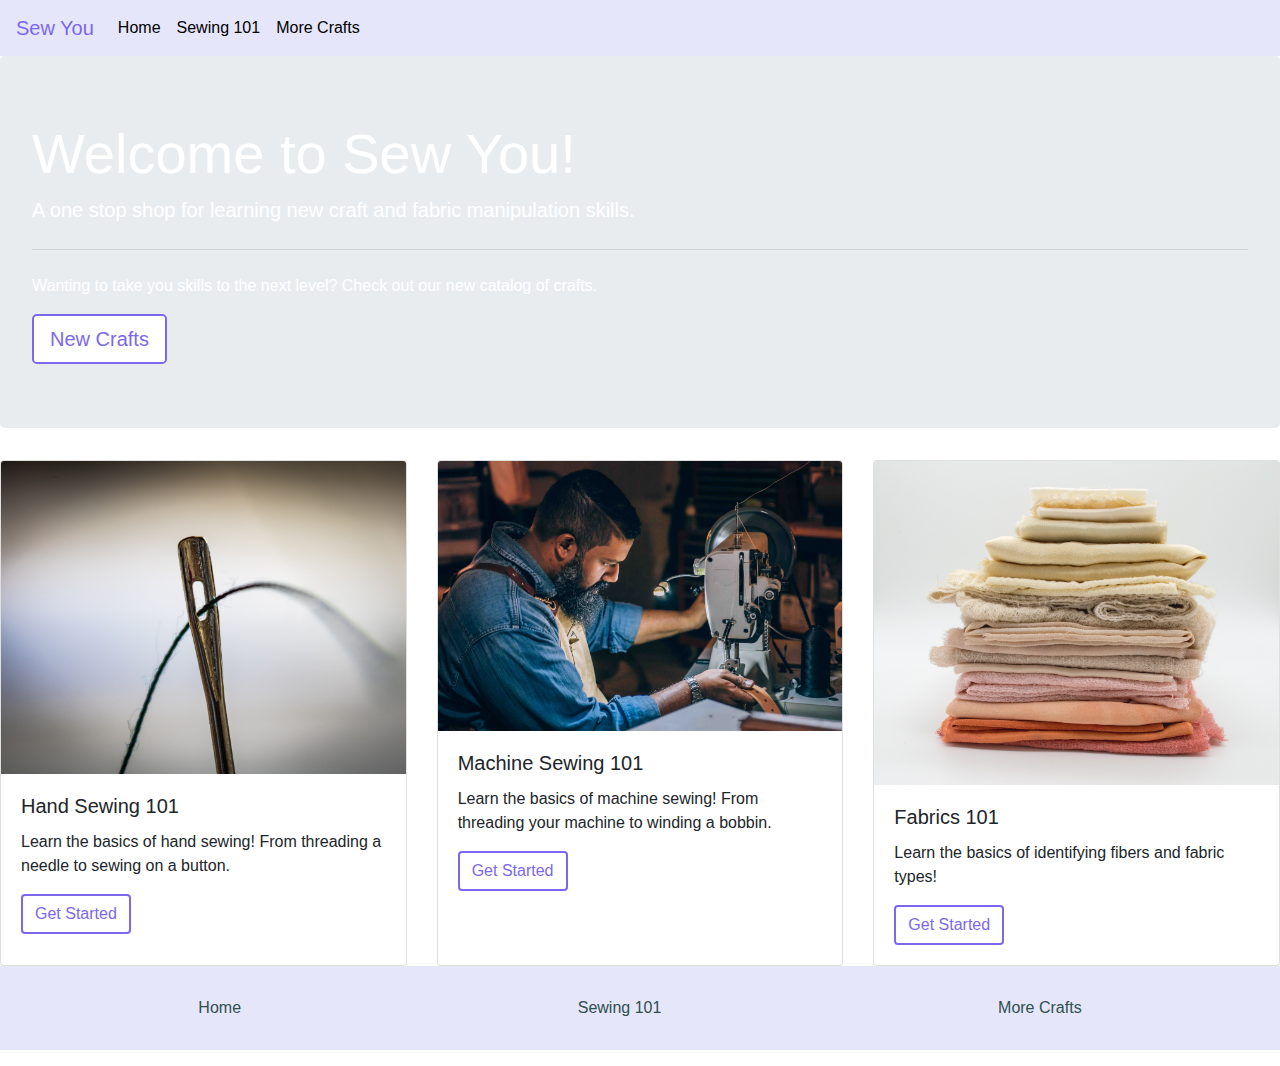
==== index.html @ 9798be7b "Initial Code" ====
<html>
    <head>
        <link rel="stylesheet" href="https://stackpath.bootstrapcdn.com/bootstrap/4.3.1/css/bootstrap.min.css" integrity="sha384-ggOyR0iXCbMQv3Xipma34MD+dH/1fQ784/j6cY/iJTQUOhcWr7x9JvoRxT2MZw1T" crossorigin="anonymous">
        <link rel="stylesheet" href="index.css">
    </head>
    <body>
        <nav class="navbar navbar-expand-lg">
            <a class="navbar-brand" href="index.html">Sew You</a>
            <button class="navbar-toggler" type="button" data-toggle="collapse" data-target="#navbarNavAltMarkup" aria-controls="navbarNavAltMarkup" aria-expanded="false" aria-label="Toggle navigation">
              <span class="navbar-toggler-icon"></span>
            </button>
            <div class="collapse navbar-collapse" id="navbarNavAltMarkup">
              <div class="navbar-nav">
                <a class="nav-item nav-link active" href="index.html">Home <span class="sr-only">(current)</span></a>
                <a class="nav-item nav-link" href="sewing101.html">Sewing 101</a>
                <a class="nav-item nav-link" href="more_crafts.html">More Crafts</a>
              </div>
            </div>
          </nav>
          <div class="jumbotron">
            <h1 class="display-4">Welcome to Sew You!</h1>
            <p class="lead">A one stop shop for learning new craft and fabric manipulation skills.</p>
            <hr class="my-4">
            <p>Wanting to take you skills to the next level? Check out our new catalog of crafts.</p>
            <a class="btn btn-primary btn-lg" href="more_crafts.html" role="button">New Crafts</a>
          </div>
              <div class="card-deck">
                <div class="card">
                  <img src="images\sunbeam-photography-C2QbMA_nHYE-unsplash.jpg" class="card-img-top" alt="...">
                  <div class="card-body">
                    <h5 class="card-title">Hand Sewing 101</h5>
                    <p class="card-text">Learn the basics of hand sewing! From threading a needle to sewing on a button.</p>
                    <a href="sewing101.html" class="btn btn-primary">Get Started</a>
                  </div>
                </div>
                <div class="card">
                  <img src="images\devn-V7T7_A0FIIY-unsplash.jpg" class="card-img-top" alt="...">
                  <div class="card-body">
                    <h5 class="card-title">Machine Sewing 101</h5>
                    <p class="card-text">Learn the basics of machine sewing! From threading your machine to winding a bobbin.</p>
                    <a href="sewing101.html" class="btn btn-primary">Get Started</a>
                  </div>
                </div>
                <div class="card">
                  <img src="images/mel-poole-4byBtNuIyIg-unsplash.jpg" class="card-img-top" alt="...">
                  <div class="card-body">
                    <h5 class="card-title">Fabrics 101</h5>
                    <p class="card-text">Learn the basics of identifying fibers and fabric types!</p>
                    <a href="sewing101.html" class="btn btn-primary">Get Started</a>
                  </div>
                </div>
              </div>
    </body>
    <footer>
        <div> 
          <ul>
            <li>
              <a href="index.html">Home</a>
            </li>
            <li>
              <a href="sewing101.html">Sewing 101</a>
            </li>
            <li>
              <a href="more_crafts.html">More Crafts</a>
            </li>
          </ul>
        </div>
    </footer>
</html>
---- index.css ----
.navbar-brand{
    color: #7B68EE;
}
.navbar{
    background-color: #E6E6FA;
}
.nav-item{
    color: black;
}
.nav-item:hover{
    color: #7B68EE;
}
.jumbotron{
    background-image: url("../UX_HW_21/images/vishal-banik-V6T99SnUCyA-unsplash.jpg");
    color: white;
}
.btn-primary{
    background-color: white;
    color: #7B68EE;
    border: 2px solid #7B68EE;
    border-color: #7B68EE;
    border-radius: 2;
}
.btn-primary:hover{
    background-color: #7B68EE;
    border: white;
    color: white;
}
footer ul {
    display: flex;
    justify-content: space-around;
    list-style-type: none;padding:30px; 
}
footer ul li a {
    color:darkslategrey;
    text-decoration:none;   
}
footer{
    background-color: #E6E6FA;
}
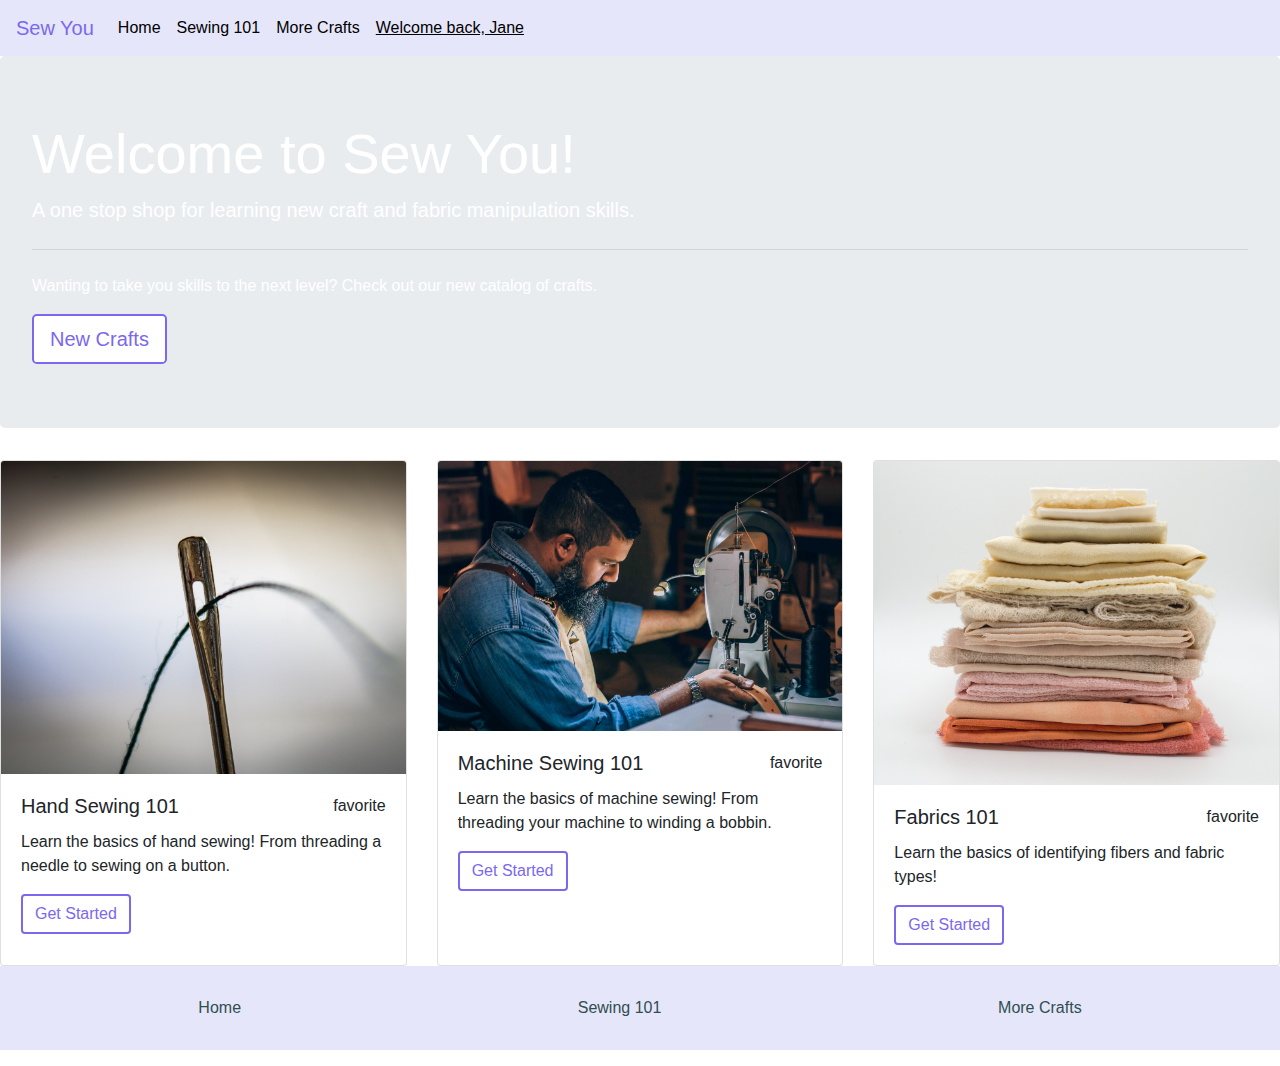
==== commit 04c80e82: "Iteration 1" ====
--- a/index.html
+++ b/index.html
@@ -1,10 +1,31 @@
 <html>
     <head>
+      <!-- Global site tag (gtag.js) - Google Analytics -->
+<script async src="https://www.googletagmanager.com/gtag/js?id=G-7HB8F40RNB"></script>
+<script>
+  window.dataLayer = window.dataLayer || [];
+  function gtag(){dataLayer.push(arguments);}
+  gtag('js', new Date());
+
+  gtag('config', 'G-7HB8F40RNB');
+</script>
+<!-- Hotjar Tracking Code for https://uxelise.github.io/ux_hw_21/ -->
+<script>
+  (function(h,o,t,j,a,r){
+      h.hj=h.hj||function(){(h.hj.q=h.hj.q||[]).push(arguments)};
+      h._hjSettings={hjid:2940683,hjsv:6};
+      a=o.getElementsByTagName('head')[0];
+      r=o.createElement('script');r.async=1;
+      r.src=t+h._hjSettings.hjid+j+h._hjSettings.hjsv;
+      a.appendChild(r);
+  })(window,document,'https://static.hotjar.com/c/hotjar-','.js?sv=');
+</script>
         <link rel="stylesheet" href="https://stackpath.bootstrapcdn.com/bootstrap/4.3.1/css/bootstrap.min.css" integrity="sha384-ggOyR0iXCbMQv3Xipma34MD+dH/1fQ784/j6cY/iJTQUOhcWr7x9JvoRxT2MZw1T" crossorigin="anonymous">
         <link rel="stylesheet" href="index.css">
+        <link rel="stylesheet" href="https://fonts.sandbox.google.com/css2?family=Material+Symbols+Outlined:opsz,wght,FILL,GRAD@20..48,100..700,0..1,-50..200" />
     </head>
     <body>
-        <nav class="navbar navbar-expand-lg">
+        <nav class="navbar fixed-top navbar-expand-lg">
             <a class="navbar-brand" href="index.html">Sew You</a>
             <button class="navbar-toggler" type="button" data-toggle="collapse" data-target="#navbarNavAltMarkup" aria-controls="navbarNavAltMarkup" aria-expanded="false" aria-label="Toggle navigation">
               <span class="navbar-toggler-icon"></span>
@@ -14,6 +35,7 @@
                 <a class="nav-item nav-link active" href="index.html">Home <span class="sr-only">(current)</span></a>
                 <a class="nav-item nav-link" href="sewing101.html">Sewing 101</a>
                 <a class="nav-item nav-link" href="more_crafts.html">More Crafts</a>
+                <a class="nav-item nav-link profile" href="#">Welcome back, Jane</a>
               </div>
             </div>
           </nav>
@@ -28,6 +50,9 @@
                 <div class="card">
                   <img src="images\sunbeam-photography-C2QbMA_nHYE-unsplash.jpg" class="card-img-top" alt="...">
                   <div class="card-body">
+                    <span class="material-symbols-outlined">
+                      favorite
+                      </span>
                     <h5 class="card-title">Hand Sewing 101</h5>
                     <p class="card-text">Learn the basics of hand sewing! From threading a needle to sewing on a button.</p>
                     <a href="sewing101.html" class="btn btn-primary">Get Started</a>
@@ -36,6 +61,9 @@
                 <div class="card">
                   <img src="images\devn-V7T7_A0FIIY-unsplash.jpg" class="card-img-top" alt="...">
                   <div class="card-body">
+                    <span class="material-symbols-outlined">
+                      favorite
+                      </span>
                     <h5 class="card-title">Machine Sewing 101</h5>
                     <p class="card-text">Learn the basics of machine sewing! From threading your machine to winding a bobbin.</p>
                     <a href="sewing101.html" class="btn btn-primary">Get Started</a>
@@ -44,6 +72,9 @@
                 <div class="card">
                   <img src="images/mel-poole-4byBtNuIyIg-unsplash.jpg" class="card-img-top" alt="...">
                   <div class="card-body">
+                    <span class="material-symbols-outlined">
+                      favorite
+                      </span>
                     <h5 class="card-title">Fabrics 101</h5>
                     <p class="card-text">Learn the basics of identifying fibers and fabric types!</p>
                     <a href="sewing101.html" class="btn btn-primary">Get Started</a>
--- a/index.css
+++ b/index.css
@@ -3,9 +3,23 @@
 }
 .navbar{
     background-color: #E6E6FA;
+    position: sticky;
+    top: 0;
+    width: 100%;
+    justify-content: end !important;
+}
+.navbar-nav{
+    justify-content: end;
 }
 .nav-item{
     color: black;
+    text-align: right;
+    align-items: flex-end;
+    justify-content: end;
+    float: right;
+}
+.profile{
+    text-decoration: underline;
 }
 .nav-item:hover{
     color: #7B68EE;
@@ -26,6 +40,10 @@
     border: white;
     color: white;
 }
+.material-symbols-outlined{
+    outline: #7B68EE;
+    float: right;
+}
 footer ul {
     display: flex;
     justify-content: space-around;
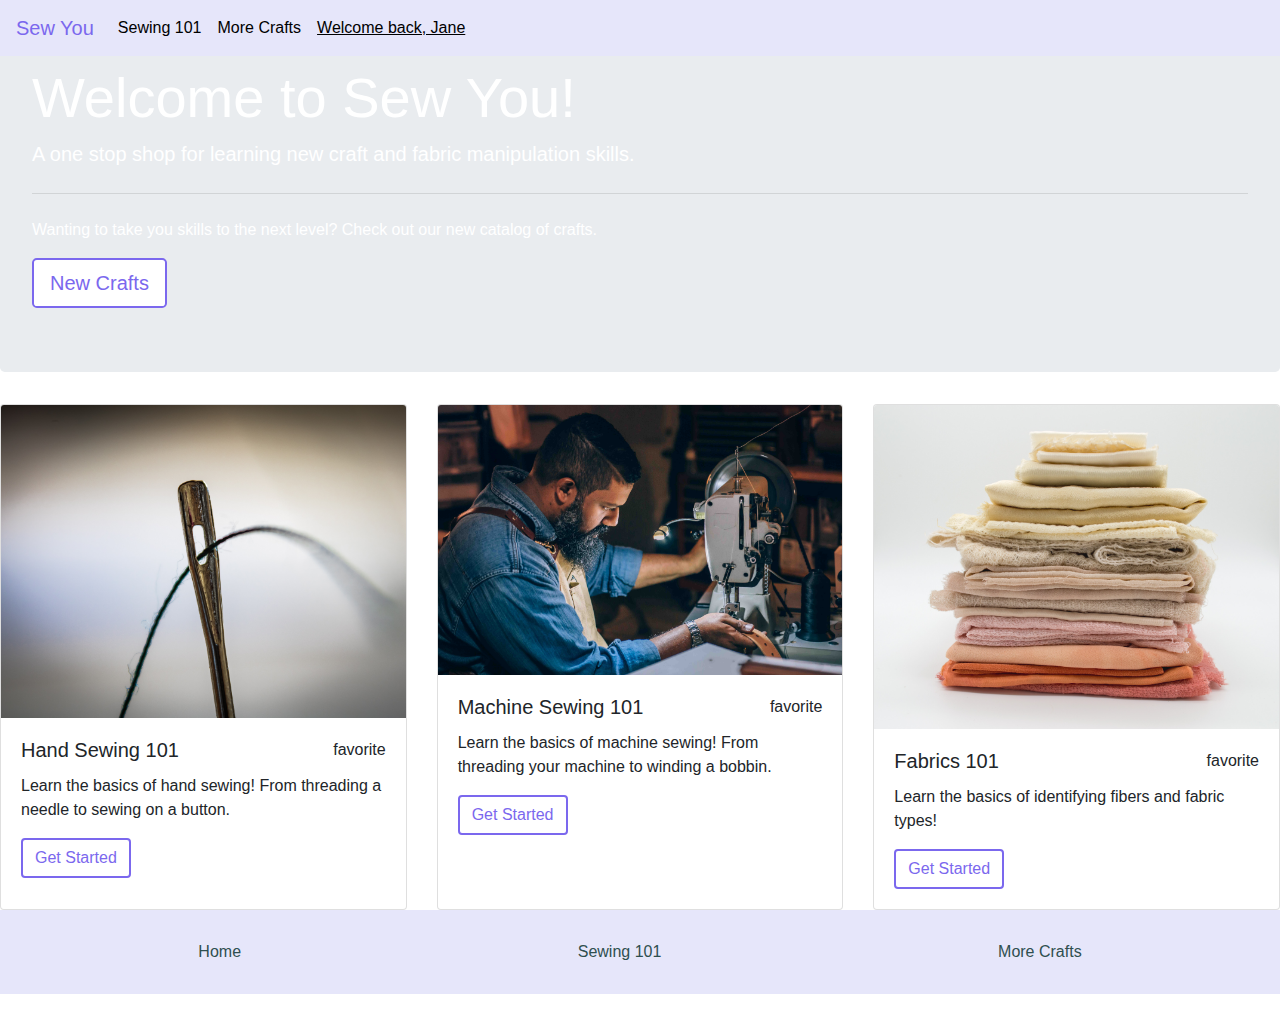
==== commit 696df691: "Iteration #2" ====
--- a/index.html
+++ b/index.html
@@ -32,7 +32,6 @@
             </button>
             <div class="collapse navbar-collapse" id="navbarNavAltMarkup">
               <div class="navbar-nav">
-                <a class="nav-item nav-link active" href="index.html">Home <span class="sr-only">(current)</span></a>
                 <a class="nav-item nav-link" href="sewing101.html">Sewing 101</a>
                 <a class="nav-item nav-link" href="more_crafts.html">More Crafts</a>
                 <a class="nav-item nav-link profile" href="#">Welcome back, Jane</a>
--- a/index.css
+++ b/index.css
@@ -3,13 +3,8 @@
 }
 .navbar{
     background-color: #E6E6FA;
-    position: sticky;
     top: 0;
     width: 100%;
-    justify-content: end !important;
-}
-.navbar-nav{
-    justify-content: end;
 }
 .nav-item{
     color: black;
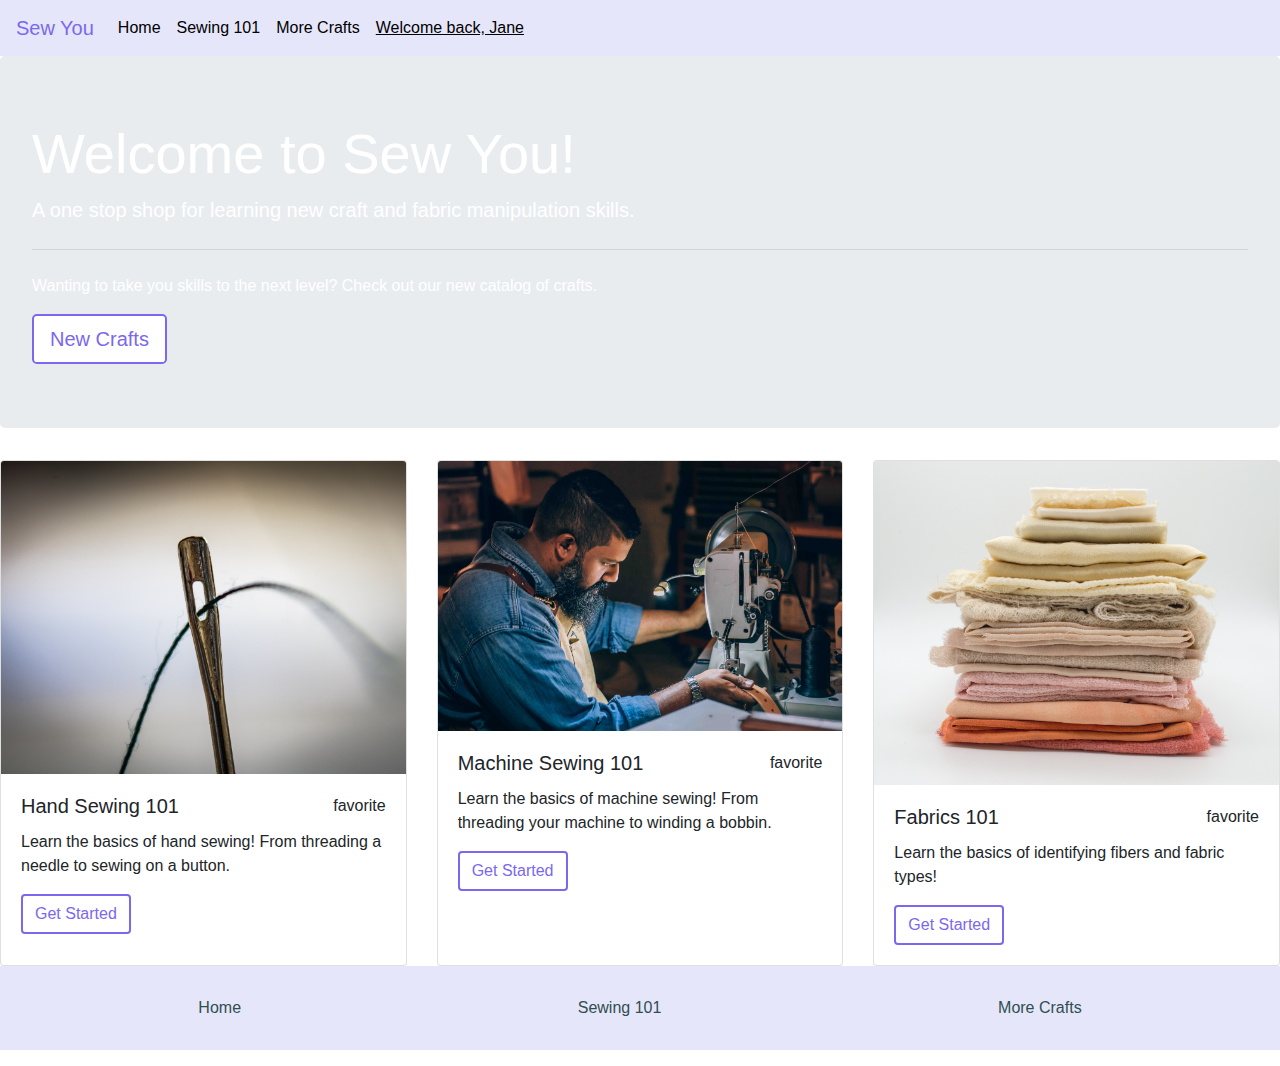
==== commit 6839ae17: "Merge pull request #2 from UXelise/dev" ====
--- a/index.html
+++ b/index.html
@@ -32,6 +32,7 @@
             </button>
             <div class="collapse navbar-collapse" id="navbarNavAltMarkup">
               <div class="navbar-nav">
+                <a class="nav-item nav-link active" href="index.html">Home <span class="sr-only">(current)</span></a>
                 <a class="nav-item nav-link" href="sewing101.html">Sewing 101</a>
                 <a class="nav-item nav-link" href="more_crafts.html">More Crafts</a>
                 <a class="nav-item nav-link profile" href="#">Welcome back, Jane</a>
--- a/index.css
+++ b/index.css
@@ -3,8 +3,13 @@
 }
 .navbar{
     background-color: #E6E6FA;
+    position: sticky;
     top: 0;
     width: 100%;
+    justify-content: end !important;
+}
+.navbar-nav{
+    justify-content: end;
 }
 .nav-item{
     color: black;
